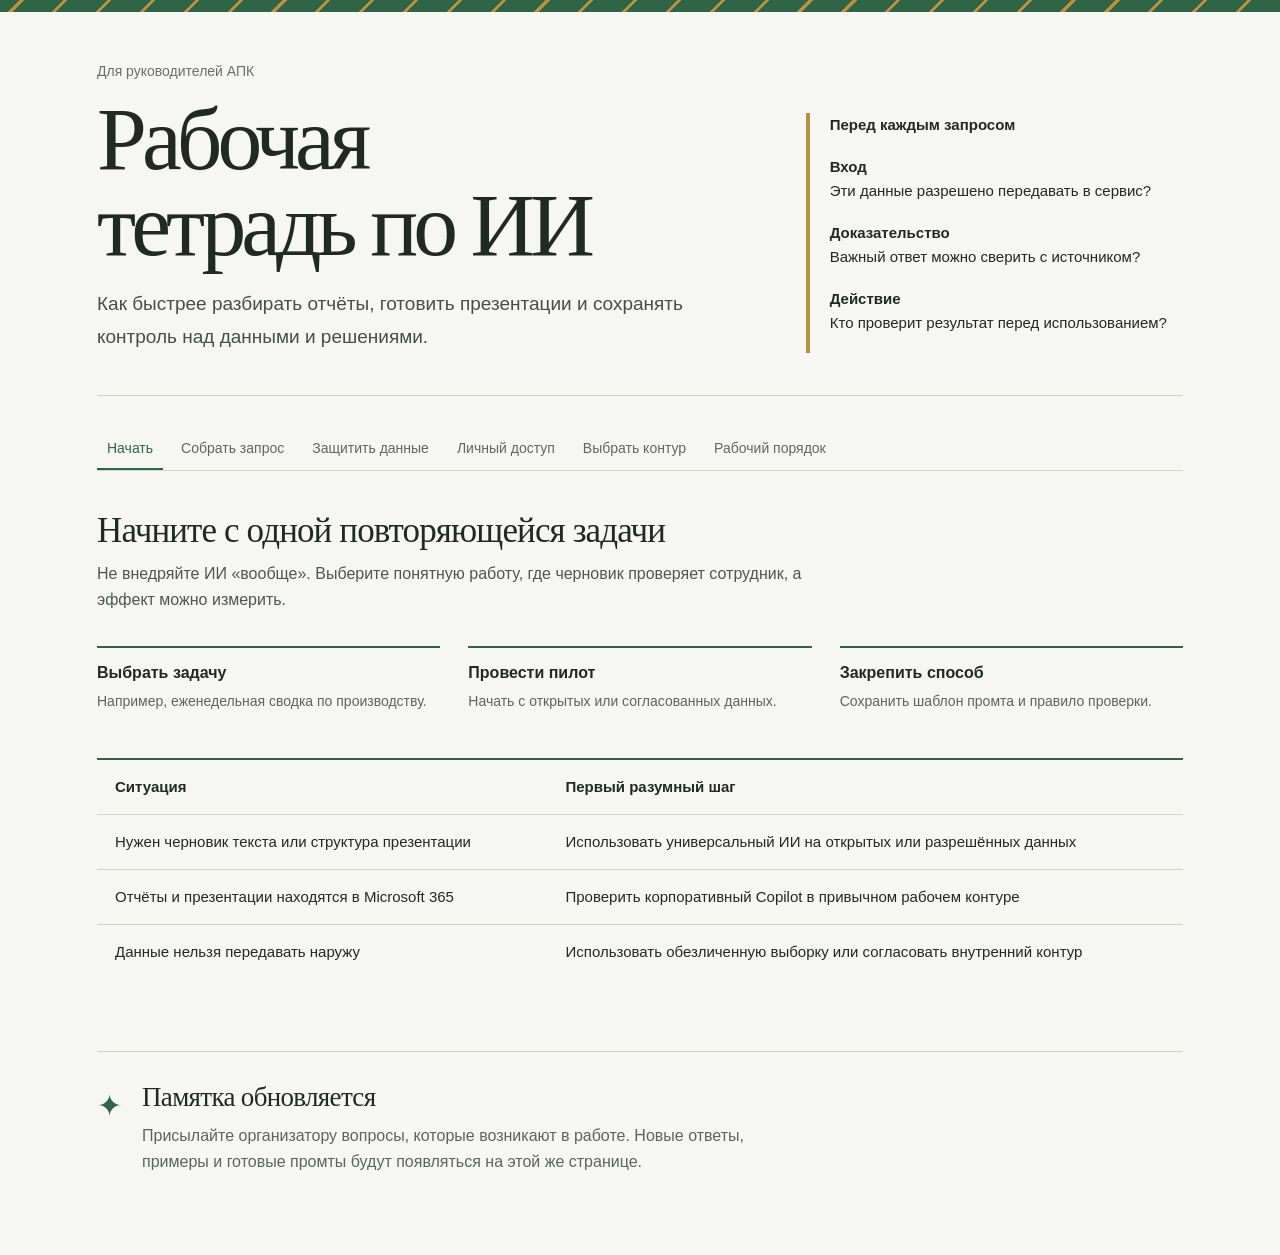
==== portal/public/workbook.html @ 0d716573 "Add unified AI APK portal prototype" ====
<!doctype html>
<html lang="ru">
<head>
  <meta charset="utf-8">
  <meta name="viewport" content="width=device-width, initial-scale=1">
  <meta name="description" content="Живая практическая памятка об ИИ для руководителей АПК.">
  <title>Рабочая тетрадь по ИИ — АПК</title>
  <style>
    :root{--bg:#f6f7f3;--ink:#1f2a25;--soft:#edf0e8;--line:#cfd7cb;--green:#2f6547;--gold:#bd913c}*{box-sizing:border-box}html{scroll-behavior:smooth}body{margin:0;background:var(--bg);color:var(--ink);font:16px/1.6 Arial,Helvetica,sans-serif}.stripe{height:12px;background:repeating-linear-gradient(135deg,var(--green) 0 14px,var(--gold) 14px 17px,var(--green) 17px 31px)}main{max-width:1150px;margin:auto;padding:48px 32px 80px}header{display:grid;grid-template-columns:1.35fr .8fr;gap:72px;border-bottom:1px solid var(--line);padding-bottom:42px}.eyebrow{margin:0;color:#667269;font-size:14px}h1,h2,h3{font-family:Georgia,'Times New Roman',serif;font-weight:400}h1{max-width:12ch;margin:14px 0 20px;font-size:clamp(3rem,7vw,6.2rem);line-height:.96;letter-spacing:-.055em}.lead{max-width:650px;margin:0;font-size:19px;line-height:1.7;color:#425047}.checklist{align-self:end;border-left:4px solid var(--gold);padding-left:20px}.checklist p{margin:0 0 18px;font-size:15px}.checklist b{color:var(--ink)}nav{display:flex;gap:8px;overflow:auto;margin:32px 0 0;border-bottom:1px solid var(--line)}nav button{flex:none;border:0;border-bottom:2px solid transparent;background:transparent;color:#5b6960;padding:12px 10px;cursor:pointer;font-size:14px}nav button:hover,nav button[aria-selected=true]{color:var(--green);border-bottom-color:var(--green)}.panel{padding-top:40px}.panel[hidden]{display:none}h2{margin:0 0 10px;font-size:35px;line-height:1.15;letter-spacing:-.025em}.copy{max-width:760px;margin:0;color:#4b584f}.steps{display:grid;grid-template-columns:repeat(3,1fr);gap:28px;margin:34px 0 46px}.step{border-top:2px solid var(--green);padding-top:12px}.step h3{margin:0;font-family:Arial,Helvetica,sans-serif;font-size:16px;font-weight:600}.step p{margin:4px 0 0;color:#59665e;font-size:14px}table{width:100%;border-collapse:collapse;margin-top:32px;font-size:15px}th,td{border-top:1px solid var(--line);padding:15px 18px;text-align:left;vertical-align:top}thead th{border-top:2px solid var(--green)}pre{overflow:auto;margin:32px 0 0;border-left:3px solid var(--gold);background:var(--soft);padding:20px;font:14px/1.6 ui-monospace,SFMono-Regular,Menlo,monospace;white-space:pre-wrap}.note{margin-top:32px;border-left:4px solid var(--gold);background:var(--soft);padding:20px}.note small{color:#647068}.two{grid-template-columns:repeat(2,1fr)}ol{max-width:760px;color:#4b584f;padding-left:22px}li{margin:10px 0}footer{display:grid;grid-template-columns:auto 1fr;gap:20px;margin-top:72px;border-top:1px solid var(--line);padding-top:30px}footer h2{font-size:27px}footer p{max-width:650px;margin:8px 0 0;color:#59665e}.mark{color:var(--green);font-size:30px}@media(max-width:720px){main{padding:32px 20px 60px}header{grid-template-columns:1fr;gap:36px}.steps,.two{grid-template-columns:1fr}h1{font-size:56px}table{min-width:620px}.table-wrap{overflow:auto}footer{grid-template-columns:1fr;gap:4px}}
  </style>
</head>
<body>
  <div class="stripe"></div>
  <main>
    <header>
      <div>
        <p class="eyebrow">Для руководителей АПК</p>
        <h1>Рабочая тетрадь по ИИ</h1>
        <p class="lead">Как быстрее разбирать отчёты, готовить презентации и сохранять контроль над данными и решениями.</p>
      </div>
      <aside class="checklist"><p><b>Перед каждым запросом</b></p><p><b>Вход</b><br>Эти данные разрешено передавать в сервис?</p><p><b>Доказательство</b><br>Важный ответ можно сверить с источником?</p><p><b>Действие</b><br>Кто проверит результат перед использованием?</p></aside>
    </header>

    <nav role="tablist" aria-label="Разделы методички">
      <button role="tab" aria-selected="true" aria-controls="start" data-tab="start">Начать</button><button role="tab" aria-selected="false" aria-controls="prompt" data-tab="prompt">Собрать запрос</button><button role="tab" aria-selected="false" aria-controls="data" data-tab="data">Защитить данные</button><button role="tab" aria-selected="false" aria-controls="access" data-tab="access">Личный доступ</button><button role="tab" aria-selected="false" aria-controls="contour" data-tab="contour">Выбрать контур</button><button role="tab" aria-selected="false" aria-controls="habits" data-tab="habits">Рабочий порядок</button>
    </nav>

    <section class="panel" id="start" role="tabpanel"><h2>Начните с одной повторяющейся задачи</h2><p class="copy">Не внедряйте ИИ «вообще». Выберите понятную работу, где черновик проверяет сотрудник, а эффект можно измерить.</p><div class="steps"><div class="step"><h3>Выбрать задачу</h3><p>Например, еженедельная сводка по производству.</p></div><div class="step"><h3>Провести пилот</h3><p>Начать с открытых или согласованных данных.</p></div><div class="step"><h3>Закрепить способ</h3><p>Сохранить шаблон промта и правило проверки.</p></div></div><div class="table-wrap"><table><thead><tr><th>Ситуация</th><th>Первый разумный шаг</th></tr></thead><tbody><tr><td>Нужен черновик текста или структура презентации</td><td>Использовать универсальный ИИ на открытых или разрешённых данных</td></tr><tr><td>Отчёты и презентации находятся в Microsoft 365</td><td>Проверить корпоративный Copilot в привычном рабочем контуре</td></tr><tr><td>Данные нельзя передавать наружу</td><td>Использовать обезличенную выборку или согласовать внутренний контур</td></tr></tbody></table></div></section>

    <section class="panel" id="prompt" role="tabpanel" hidden><h2>Соберите запрос как понятное задание</h2><p class="copy">Хороший промт не обязан быть изобретательным. Он должен дать ИИ ровно тот контекст, который нужен для проверяемого результата.</p><div class="steps two"><div class="step"><h3>Роль и задача</h3><p>Кто ИИ и что именно нужно сделать.</p></div><div class="step"><h3>Контекст</h3><p>Для кого результат и какое решение он поддерживает.</p></div><div class="step"><h3>Данные и ограничения</h3><p>Разрешённые факты, объём, тон и запреты.</p></div><div class="step"><h3>Формат и проверка</h3><p>Как оформить ответ и что отделить от предположений.</p></div></div><pre>Ты — аналитик агропромышленной компании.
Задача: подготовь черновик выводов по производственному отчёту.
Контекст: выводы нужны для еженедельного совещания руководителей.
Исходные данные: [разрешённая выборка].
Ограничения: не придумывай факты и причины.
Формат: 5 изменений, 3 гипотезы, вопросы подразделениям, 3 слайда.
Проверка: отдельно отметь факты и предположения, покажи расчёты.</pre></section>

    <section class="panel" id="data" role="tabpanel" hidden><h2>Данные должны жить не в чате</h2><p class="copy">Чат — временный рабочий стол. Источник правды — корпоративная система или личная папка с резервной копией, если речь только о личных данных.</p><div class="table-wrap"><table><thead><tr><th>Оставляем вне чата</th><th>Передаём в ИИ только при разрешении</th></tr></thead><tbody><tr><td>Исходные отчёты, договоры, утверждённые презентации</td><td>Минимальную выборку, необходимую для одной конкретной задачи</td></tr><tr><td>Полные коммерческие данные и персональные сведения</td><td>Открытые источники, шаблоны и обезличенные агрегаты</td></tr><tr><td>Финальный результат — в корпоративной папке или СЭД</td><td>Черновик формулировки, который затем проверяет сотрудник</td></tr></tbody></table></div><div class="note"><small>Важно помнить</small><div>«Не обучать модель», «не показывать чат в истории» и «обрабатывать данные локально» — три разные настройки и три разных риска.</div></div></section>

    <section class="panel" id="access" role="tabpanel" hidden><h2>Личный доступ к ИИ</h2><p class="copy">Для личной работы используйте сервисы, официально доступные в вашей стране и на вашем тарифе. Не стройте рабочий процесс вокруг неофициального посредника: он может оказаться недоступным, небезопасным или привести к блокировке учётной записи.</p><div class="steps two"><div class="step"><h3>Проверить доступность</h3><p>Сверьте страну, условия использования и способ оплаты на сайте самого сервиса.</p></div><div class="step"><h3>Защитить учётную запись</h3><p>Уникальный пароль, двухфакторная аутентификация и отдельная почта для важных сервисов.</p></div></div><h2 style="font-size:27px">Если нужный сервис недоступен</h2><ol><li>Выберите альтернативный ИИ, который официально работает в вашей стране.</li><li>Для базовых задач попробуйте локальную модель на своём устройстве.</li><li>Храните важные промты и результаты вне чата — в заметках или документах с резервной копией.</li><li>Не передавайте логины, коды двухфакторной аутентификации, банковские данные и личные документы третьим лицам.</li></ol></section>

    <section class="panel" id="contour" role="tabpanel" hidden><h2>Выберите место, где работает ИИ</h2><div class="table-wrap"><table><thead><tr><th></th><th>На ноутбуке</th><th>Во внутреннем контуре</th></tr></thead><tbody><tr><th>Где работает</th><td>На одном устройстве сотрудника</td><td>На корпоративном сервере или в изолированной среде</td></tr><tr><th>Для чего подходит</th><td>Обучение и ограниченный пилот на разрешённых данных</td><td>Регулярная работа команды с внутренними документами</td></tr><tr><th>Что контролировать</th><td>Историю, файлы, резервные копии и синхронизацию</td><td>Права доступа, источники, сроки хранения и журнал обращений</td></tr></tbody></table></div><div class="steps two"><div class="step"><h3>Учётная запись сотрудника</h3><p>ИИ получает те же ограничения доступа, что и человек.</p></div><div class="step"><h3>Разрешённые источники</h3><p>В ответе должны быть ссылки на использованные документы и расчёты.</p></div></div></section>

    <section class="panel" id="habits" role="tabpanel" hidden><h2>Две привычки, которые сохраняют результат</h2><div class="steps two"><div class="step"><h3>Если разговор ушёл в сторону</h3><p>Откройте новый чат с коротким брифом, а не продолжайте бесконечную ветку.</p></div><div class="step"><h3>Если ответ оказался ценным</h3><p>Сохраните решение, ссылки и готовый промт вне чата — в документ или заметку.</p></div></div><pre>Сделай карточку для сохранения вне чата:
цель, главные выводы, решения, готовые промты,
важные ссылки и следующий шаг. Не добавляй новых фактов.</pre></section>

    <footer><div class="mark">✦</div><div><h2>Памятка обновляется</h2><p>Присылайте организатору вопросы, которые возникают в работе. Новые ответы, примеры и готовые промты будут появляться на этой же странице.</p></div></footer>
  </main>
  <script>
    document.querySelectorAll('[data-tab]').forEach(button => button.addEventListener('click', () => {
      const id = button.dataset.tab;
      document.querySelectorAll('[role=tab]').forEach(tab => tab.setAttribute('aria-selected', String(tab === button)));
      document.querySelectorAll('[role=tabpanel]').forEach(panel => panel.hidden = panel.id !== id);
    }));
  </script>
</body>
</html>
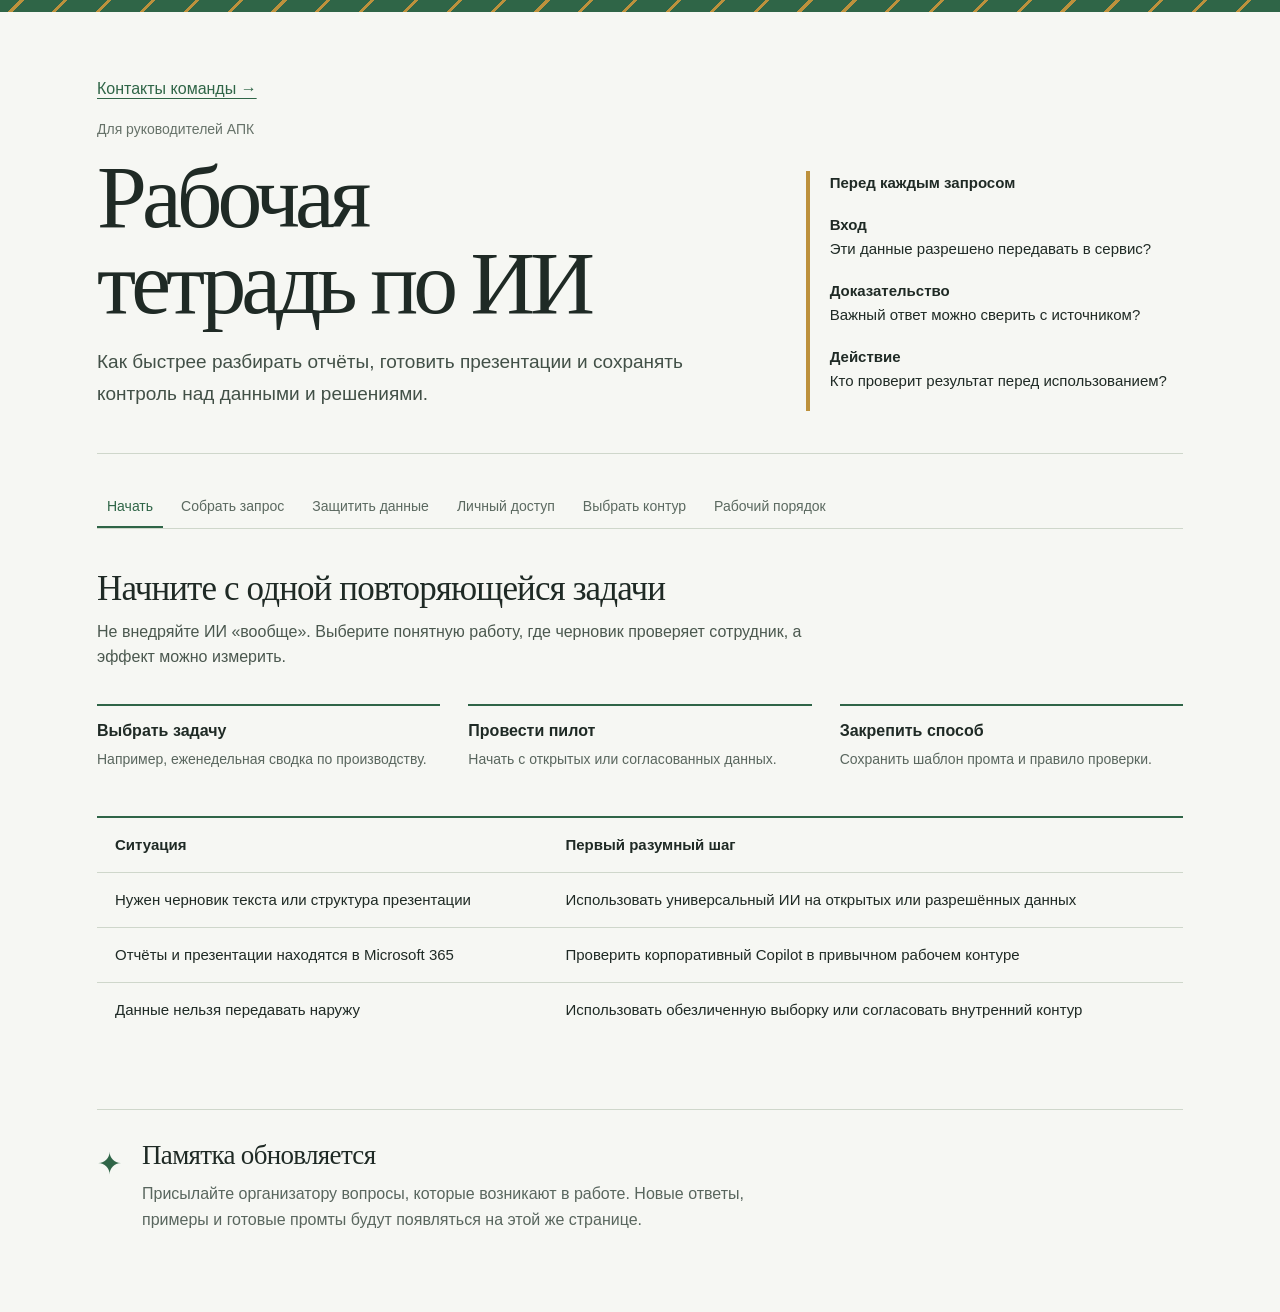
==== commit 268b7eb9: "Add team contacts and portraits to portal" ====
--- a/portal/public/workbook.html
+++ b/portal/public/workbook.html
@@ -11,7 +11,7 @@
 </head>
 <body>
   <div class="stripe"></div>
-  <main>
+  <main><p><a href="/#contacts" style="color:var(--green);text-underline-offset:4px">Контакты команды →</a></p>
     <header>
       <div>
         <p class="eyebrow">Для руководителей АПК</p>
